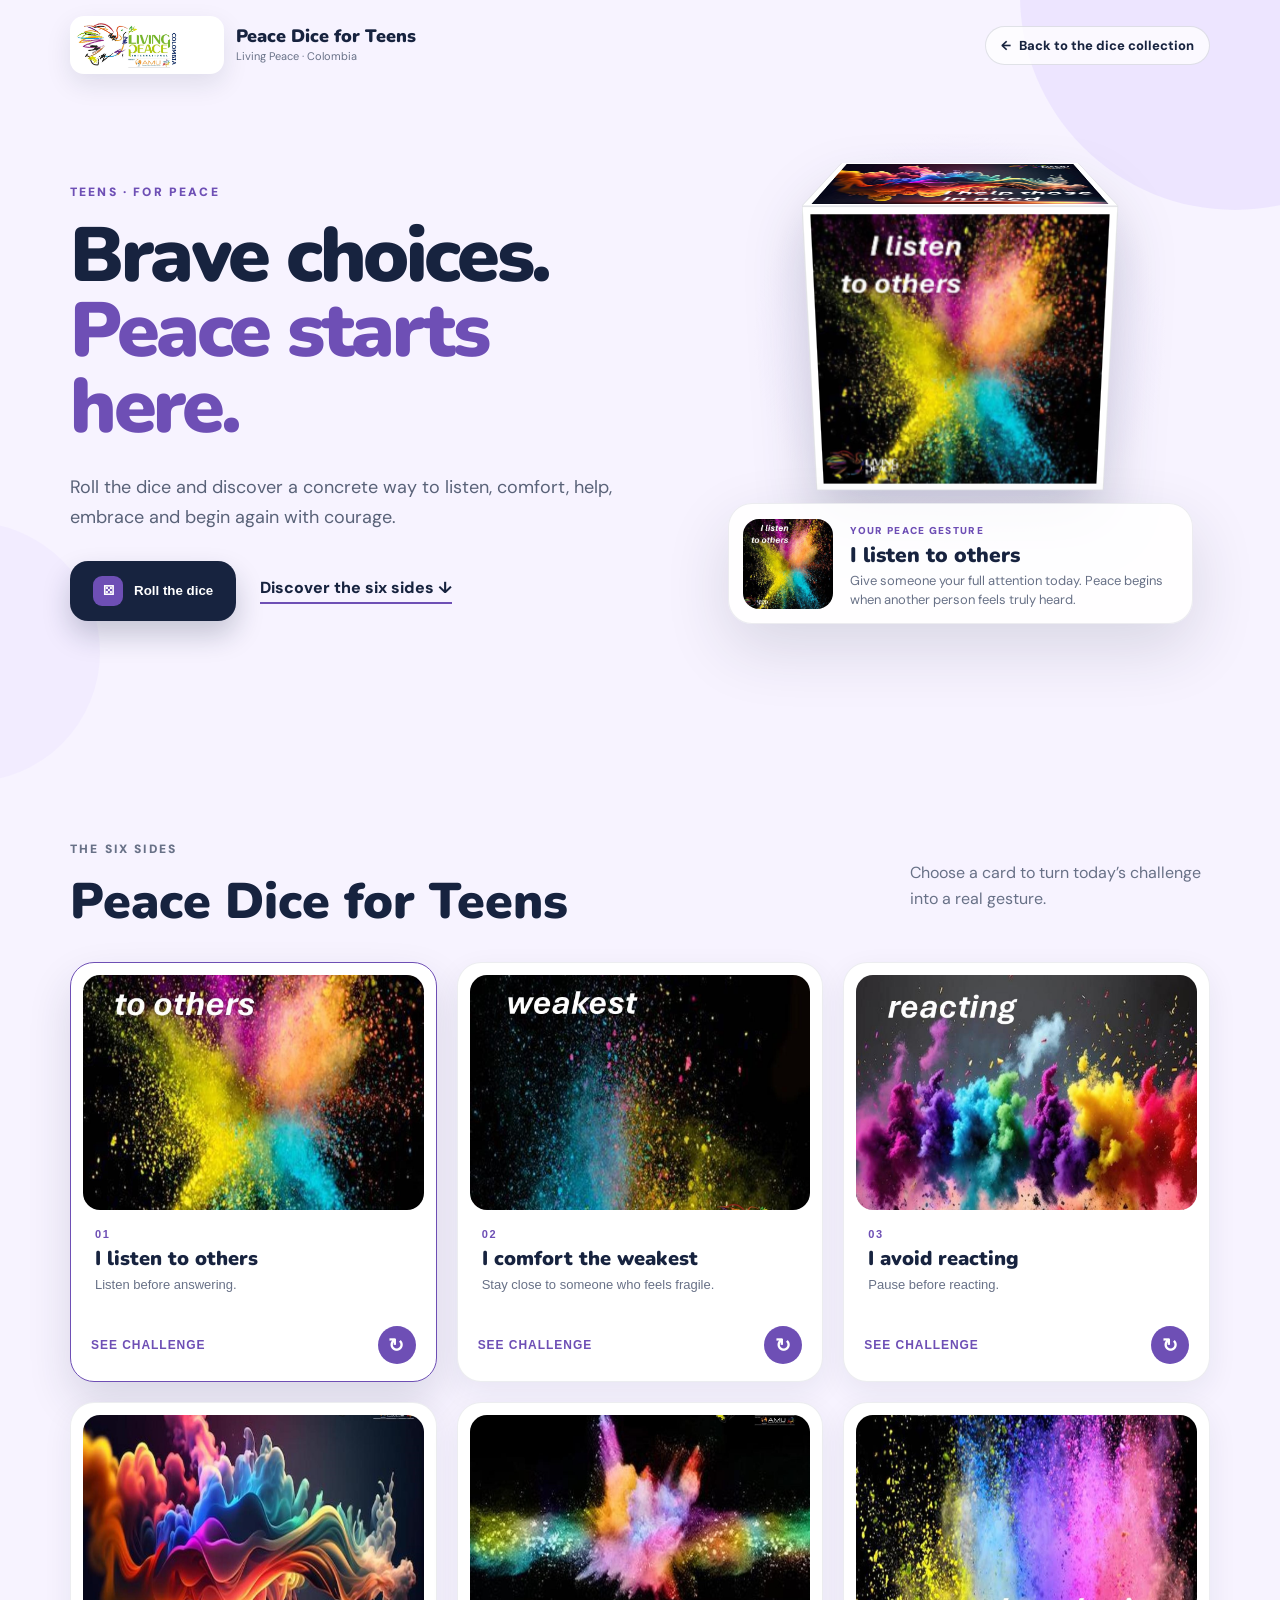
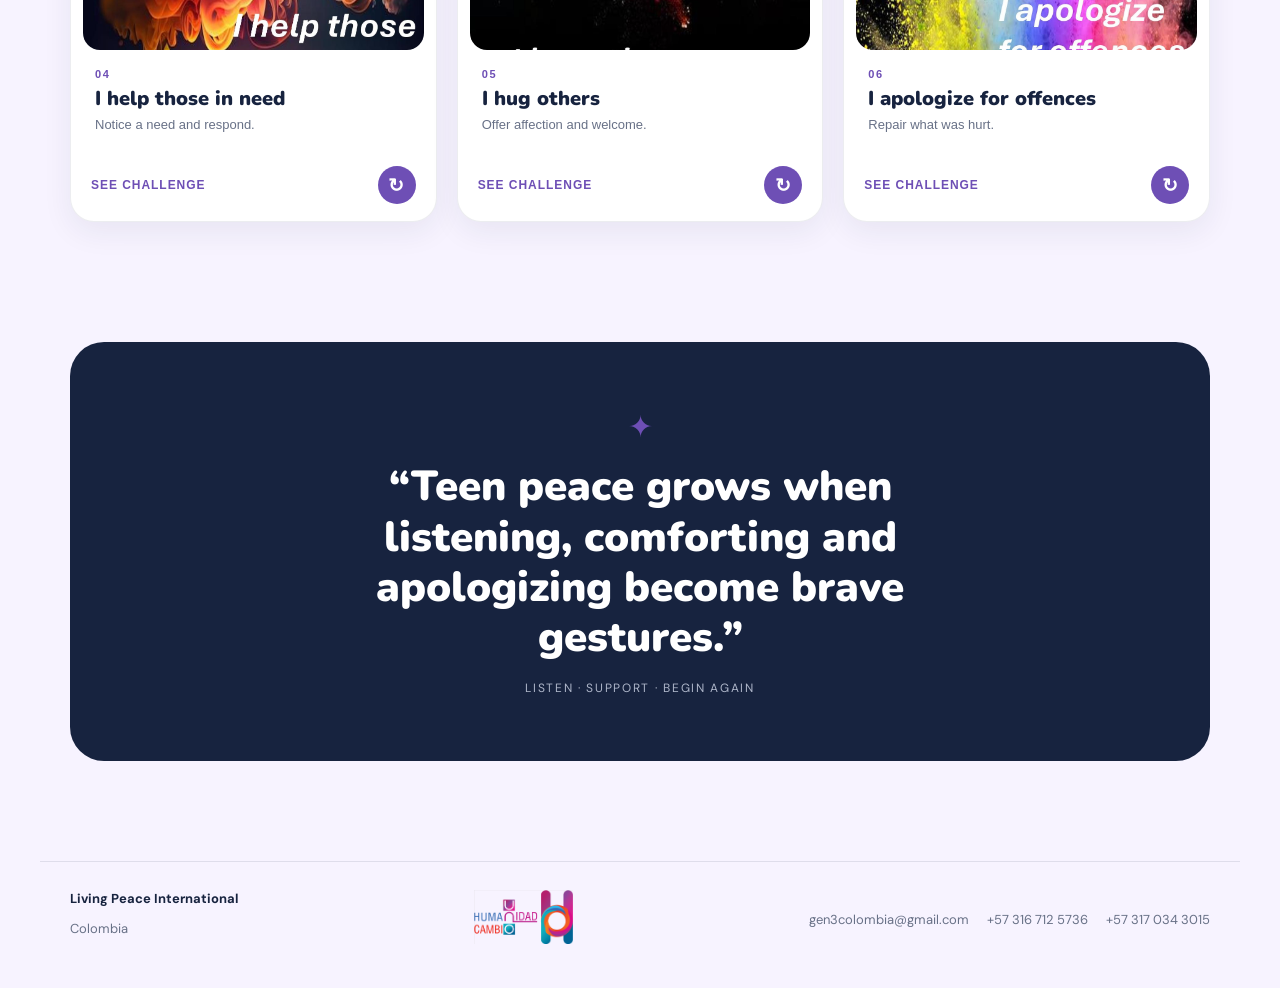
==== dados/adolescentes/index.html @ ba130165 "Migrar contenido desde PruebaCD" ====
<!doctype html><html lang="en"><head><meta charset="utf-8"><meta name="viewport" content="width=device-width,initial-scale=1"><meta name="theme-color" content="#f7f3ff"><title>Peace Dice for Teens · Living Peace</title><link rel="icon" type="image/png" sizes="512x512" href="../../assets/favicon.png"><link rel="apple-touch-icon" href="../../assets/favicon.png"><link rel="preconnect" href="https://fonts.googleapis.com"><link rel="preconnect" href="https://fonts.gstatic.com" crossorigin><link href="https://fonts.googleapis.com/css2?family=DM+Sans:wght@400;500;600;700&family=Nunito:wght@700;800;900&display=swap" rel="stylesheet"><link rel="stylesheet" href="../../shared/dice.css"><style>:root{--cream:#f7f3ff;--accent:#6e4fb5;--accent-soft:#e7ddff}</style></head><body>
<div class="orb a"></div><div class="orb b"></div><header><a class="brand" href="../../index.html"><img class="brand-logo" src="../../assets/living-peace-logo.jpeg" alt="Living Peace International Colombia"><span><strong>Peace Dice for Teens</strong><small>Living Peace · Colombia</small></span></a><div class="header-actions"><a class="back-link" href="../../index.html">← <span>Back to the dice collection</span></a></div></header>
<main><section class="hero"><div><p class="eyebrow">TEENS · FOR PEACE</p><h1>Brave choices.<em>Peace starts here.</em></h1><p class="intro">Roll the dice and discover a concrete way to listen, comfort, help, embrace and begin again with courage.</p><div class="actions"><button class="roll" id="rollButton"><i>⚄</i>Roll the dice</button><a class="discover" href="#valores">Discover the six sides ↓</a></div></div><div class="experience"><div class="glow"></div><div class="scene"><div class="cube" id="cube"><div class="cube-face front"><img data-face="0" src="assets/en/face-1.jpg" alt=""></div><div class="cube-face back"><img data-face="4" src="assets/en/face-1.jpg" alt=""></div><div class="cube-face right"><img data-face="1" src="assets/en/face-1.jpg" alt=""></div><div class="cube-face left"><img data-face="2" src="assets/en/face-1.jpg" alt=""></div><div class="cube-face top"><img data-face="3" src="assets/en/face-1.jpg" alt=""></div><div class="cube-face bottom"><img data-face="5" src="assets/en/face-1.jpg" alt=""></div></div></div><article class="result" id="result" aria-live="polite"><img id="resultImage" src="assets/en/face-1.jpg" alt=""><div><small>YOUR PEACE GESTURE</small><h2 id="resultTitle">I listen to others</h2><p id="resultText">Listen with attention and make room for the other person.</p></div></article></div></section>
<section class="values" id="valores"><div class="section-head"><div><p class="eyebrow">THE SIX SIDES</p><h2>Peace Dice for Teens</h2></div><p>Choose a card to turn today’s challenge into a real gesture.</p></div><div class="grid" id="cardsGrid"></div></section><section class="closing"><span>✦</span><blockquote>“Teen peace grows when listening, comforting and apologizing become brave gestures.”</blockquote><p>Listen · Support · Begin again</p></section></main>
<footer><div><strong>Living Peace International</strong><p>Colombia</p></div><img class="footer-logo" src="../../assets/humanidad-cambio-uno.png" alt="Humanidad Cambio UNO"><div><a href="mailto:gen3colombia@gmail.com">gen3colombia@gmail.com</a><a href="tel:+573167125736">+57 316 712 5736</a><a href="tel:+573170343015">+57 317 034 3015</a></div></footer>
<script>window.DICE_CONFIG={"defaultLang":"en","faces":[{"image":{"en":"assets/en/face-1.jpg"},"title":{"en":"I listen to others"},"short":{"en":"Listen before answering."},"message":{"en":"Give someone your full attention today. Peace begins when another person feels truly heard."}},{"image":{"en":"assets/en/face-2.jpg"},"title":{"en":"I comfort the weakest"},"short":{"en":"Stay close to someone who feels fragile."},"message":{"en":"Look for someone who needs encouragement and offer a word, a gesture or a quiet presence."}},{"image":{"en":"assets/en/face-3.jpg"},"title":{"en":"I avoid reacting"},"short":{"en":"Pause before reacting."},"message":{"en":"When something bothers you, breathe first. Choose a response that does not hurt."}},{"image":{"en":"assets/en/face-4.jpg"},"title":{"en":"I help those in need"},"short":{"en":"Notice a need and respond."},"message":{"en":"Help someone with a concrete need, even if the gesture is small."}},{"image":{"en":"assets/en/face-5.jpg"},"title":{"en":"I hug others"},"short":{"en":"Offer affection and welcome."},"message":{"en":"Show care with a hug, a kind word or a sign of welcome."}},{"image":{"en":"assets/en/face-6.jpg"},"title":{"en":"I apologize for offences"},"short":{"en":"Repair what was hurt."},"message":{"en":"If you hurt someone, apologize sincerely and take the first step to begin again."}}]};</script><script src="../../shared/dice.js"></script></body></html>
---- shared/dice.css ----
﻿:root{--ink:#17233f;--muted:#687187;--cream:#fff9e9;--accent:#e1a600;--accent-soft:#ffe692;--shadow:0 24px 65px rgba(32,42,67,.14)}*{box-sizing:border-box}html{scroll-behavior:smooth}body{margin:0;min-width:320px;background:var(--cream);color:var(--ink);font-family:"DM Sans",sans-serif;overflow-x:hidden}.orb{position:fixed;z-index:-1;border-radius:50%;pointer-events:none}.orb.a{width:430px;height:430px;right:-170px;top:-220px;background:var(--accent-soft);opacity:.6}.orb.b{width:260px;height:260px;left:-160px;top:58%;background:var(--accent-soft);opacity:.3}header,main,footer{max-width:1200px;margin:auto;padding-left:30px;padding-right:30px}header{height:90px;display:flex;align-items:center;justify-content:space-between}.brand{display:flex;align-items:center;gap:12px;color:var(--ink);text-decoration:none}.brand-logo{width:154px;height:58px;object-fit:contain;object-position:left center;border-radius:14px;background:#fff;box-shadow:0 10px 26px rgba(23,35,63,.1);padding:5px}.brand-mark{display:grid;place-items:center;width:42px;height:42px;border-radius:14px;background:var(--accent);color:#fff}.brand strong,.brand small{display:block}.brand strong{font:900 18px/1 Nunito,sans-serif}.brand small{color:var(--muted);font-size:11px;margin-top:4px}.header-actions{display:flex;align-items:center;gap:10px;flex-wrap:wrap;justify-content:flex-end}.language-picker select{border:1px solid rgba(23,35,63,.12);border-radius:999px;background:rgba(255,255,255,.75);color:var(--ink);padding:10px 14px;font-weight:800;cursor:pointer}.back-link{display:flex;align-items:center;gap:8px;padding:10px 15px;border:1px solid rgba(23,35,63,.12);border-radius:999px;color:var(--ink);text-decoration:none;background:rgba(255,255,255,.75);font-size:13px;font-weight:800}.hero{min-height:660px;padding:55px 0 90px;display:grid;grid-template-columns:1fr 500px;align-items:center;gap:70px}.eyebrow{margin:0 0 18px;color:var(--accent);font-size:12px;font-weight:900;letter-spacing:.18em}.hero h1{font:900 clamp(52px,6vw,78px)/.98 Nunito,sans-serif;letter-spacing:-.045em;margin:0}.hero h1 em{display:block;font-style:normal;color:var(--accent)}.intro{max-width:590px;color:#596278;font-size:18px;line-height:1.7;margin:28px 0}.actions{display:flex;align-items:center;gap:24px;flex-wrap:wrap}.roll{border:0;border-radius:18px;background:var(--ink);color:#fff;padding:15px 23px;display:flex;align-items:center;gap:11px;font-weight:900;cursor:pointer;box-shadow:0 14px 28px rgba(23,35,63,.22);transition:transform .2s}.roll:hover{transform:translateY(-3px)}.roll:disabled{opacity:.65}.roll i{display:grid;place-items:center;width:30px;height:30px;border-radius:9px;background:var(--accent);font-style:normal}.discover{color:var(--ink);font-weight:800;text-decoration:none;border-bottom:2px solid var(--accent);padding-bottom:4px}.experience{position:relative;display:grid;justify-items:center}.glow{position:absolute;width:430px;height:430px;border-radius:50%;background:radial-gradient(circle,var(--accent-soft),transparent 68%);top:-55px;opacity:.65}.scene{width:260px;height:260px;perspective:900px;-webkit-perspective:900px;margin-bottom:62px;filter:drop-shadow(0 30px 28px rgba(27,37,63,.2))}.cube{width:260px;height:260px;position:relative;transform-style:preserve-3d;-webkit-transform-style:preserve-3d;transform:rotateX(-17deg) rotateY(28deg);transition:transform 1.2s cubic-bezier(.2,.75,.25,1);will-change:transform}.cube-face{position:absolute;width:260px;height:260px;padding:6px;background:#fff;border:1px solid rgba(23,35,63,.13);overflow:hidden;backface-visibility:hidden;-webkit-backface-visibility:hidden}.cube-face img{width:100%;height:100%;display:block;object-fit:cover}.front{transform:rotateY(0) translateZ(130px)}.back{transform:rotateY(180deg) translateZ(130px)}.right{transform:rotateY(90deg) translateZ(130px)}.left{transform:rotateY(-90deg) translateZ(130px)}.top{transform:rotateX(90deg) translateZ(130px)}.bottom{transform:rotateX(-90deg) translateZ(130px)}.result{position:relative;z-index:2;width:min(100%,465px);display:grid;grid-template-columns:90px 1fr;gap:17px;align-items:center;padding:14px;background:rgba(255,255,255,.9);border:1px solid rgba(23,35,63,.08);border-radius:24px;box-shadow:var(--shadow);transition:opacity .2s}.result.changing{opacity:.45}.result img{width:90px;height:90px;object-fit:cover;border-radius:16px}.result small{color:var(--accent);font-size:10px;font-weight:900;letter-spacing:.13em}.result h2{font:900 21px/1.1 Nunito,sans-serif;margin:5px 0}.result p{color:var(--muted);font-size:13px;line-height:1.45;margin:0}.values{padding:90px 0 100px}.section-head{display:flex;justify-content:space-between;align-items:end;gap:30px;margin-bottom:35px}.section-head h2{font:900 clamp(34px,4vw,50px)/1 Nunito,sans-serif;margin:0}.section-head p{max-width:300px;color:var(--muted);line-height:1.6}.grid{display:grid;grid-template-columns:repeat(3,1fr);gap:20px}.card{height:420px;border:0;padding:0;background:transparent;color:var(--ink);text-align:left;perspective:1000px;cursor:pointer}.card-inner{position:relative;display:block;width:100%;height:100%}.card-face{position:absolute;inset:0;display:flex;flex-direction:column;padding:12px;background:#fff;border:1px solid rgba(23,35,63,.08);border-radius:24px;overflow:hidden;box-shadow:0 10px 30px rgba(35,45,70,.07);opacity:1;visibility:visible;transform:rotateY(0);transition:transform .65s cubic-bezier(.2,.75,.25,1),opacity .18s,visibility .18s,box-shadow .2s}.card:hover .card-face,.card.active .card-face{box-shadow:0 20px 44px rgba(35,45,70,.14);border-color:var(--accent)}.card-back{transform:rotateY(180deg);opacity:0;visibility:hidden;padding:28px;justify-content:space-between;background:linear-gradient(145deg,#fff,var(--accent-soft))}.card.flipped .card-front{transform:rotateY(-180deg);opacity:0;visibility:hidden}.card.flipped .card-back{transform:rotateY(0);opacity:1;visibility:visible}.card-image{height:235px;border-radius:17px;overflow:hidden;flex:0 0 auto}.card-image img{width:100%;height:100%;object-fit:cover;transition:transform .35s}.card:hover .card-image img{transform:scale(1.03)}.card-copy{padding:16px 12px 7px}.number{color:var(--accent);font-size:11px;font-weight:900;letter-spacing:.15em}.card h3{font:900 20px/1.15 Nunito,sans-serif;margin:6px 0}.card-copy p{margin:0;color:var(--muted);font-size:13px;line-height:1.45}.card-back h3{font-size:28px}.card-back p{color:#4e586e;font-size:16px;line-height:1.65}.flip{display:flex;align-items:center;justify-content:space-between;margin-top:auto;padding:0 8px 5px;color:var(--accent);font-size:12px;font-weight:900;text-transform:uppercase;letter-spacing:.08em}.flip b{display:grid;place-items:center;width:38px;height:38px;border-radius:50%;background:var(--accent);color:#fff;font-size:19px}.closing{margin:20px 0 100px;padding:65px 25px;text-align:center;border-radius:34px;background:var(--ink);color:#fff}.closing span{color:var(--accent);font-size:30px}.closing blockquote{max-width:700px;margin:16px auto;font:900 clamp(28px,4vw,42px)/1.2 Nunito,sans-serif}.closing p{margin:0;color:#aeb6c9;font-size:12px;text-transform:uppercase;letter-spacing:.14em}footer{padding-top:28px;padding-bottom:38px;border-top:1px solid rgba(23,35,63,.1);display:flex;justify-content:space-between;gap:25px;color:var(--muted);font-size:13px}footer strong{color:var(--ink)}footer div:last-child{display:flex;align-items:center;gap:18px;flex-wrap:wrap}footer a{color:var(--muted);text-decoration:none}.footer-logo{width:118px;max-height:54px;object-fit:contain;display:block;flex:0 0 auto}@media(max-width:930px){.hero{grid-template-columns:1fr;text-align:center}.intro{margin-left:auto;margin-right:auto}.actions{justify-content:center}.experience{margin-top:30px}.grid{grid-template-columns:repeat(2,1fr)}}@media(max-width:620px){header,main,footer{padding-left:18px;padding-right:18px}.back-link span{display:none}.language-picker select{max-width:112px;padding:9px 10px}.brand-logo{width:116px;height:45px}.brand small{display:none}.hero{padding-top:35px}.hero h1{font-size:45px}.scene,.cube,.cube-face{width:220px;height:220px}.front{transform:rotateY(0) translateZ(110px)}.back{transform:rotateY(180deg) translateZ(110px)}.right{transform:rotateY(90deg) translateZ(110px)}.left{transform:rotateY(-90deg) translateZ(110px)}.top{transform:rotateX(90deg) translateZ(110px)}.bottom{transform:rotateX(-90deg) translateZ(110px)}.grid{grid-template-columns:1fr}.section-head{align-items:start;flex-direction:column}.card{height:420px}footer{flex-direction:column}footer div:last-child{align-items:flex-start;flex-direction:column;gap:8px}.footer-logo{width:100px;max-height:46px}}



.scene{cursor:grab;touch-action:none;user-select:none}
.scene.dragging{cursor:grabbing}
.cube-face img{-webkit-user-drag:none;user-select:none;pointer-events:none}
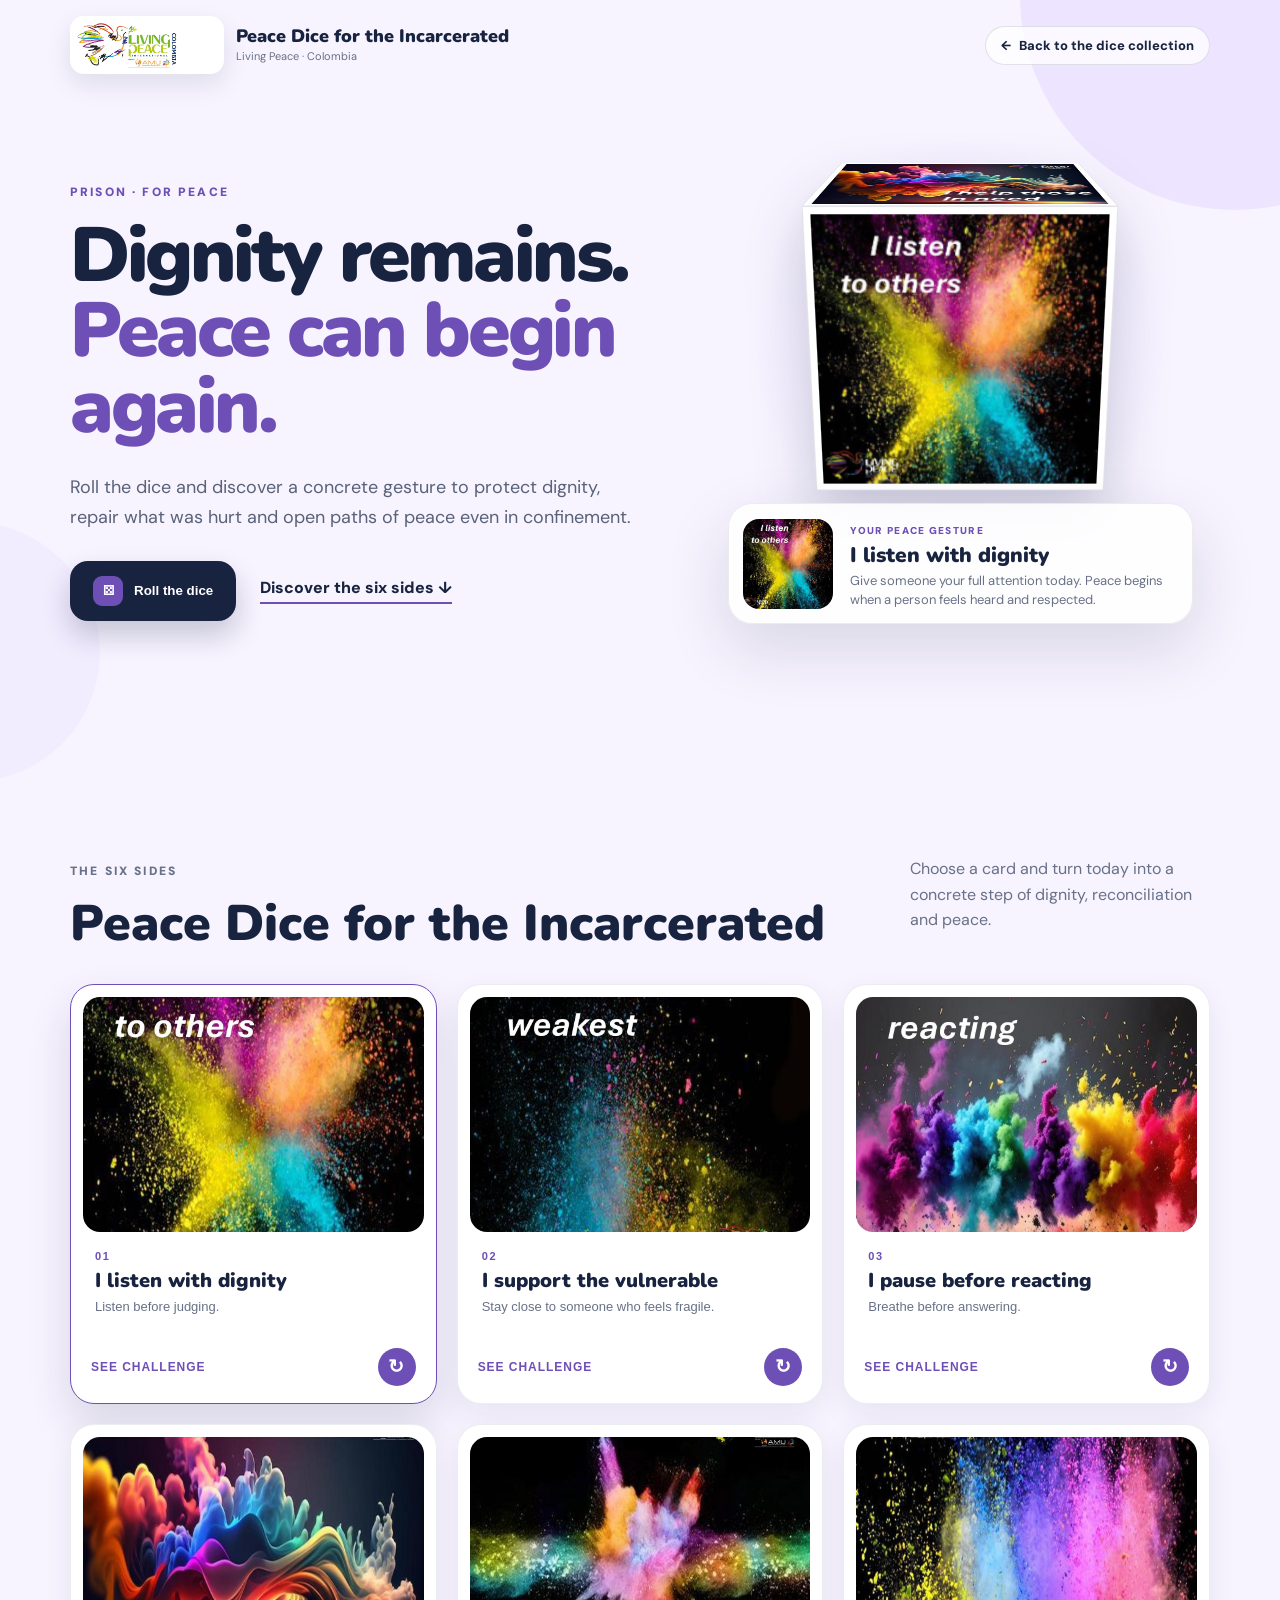
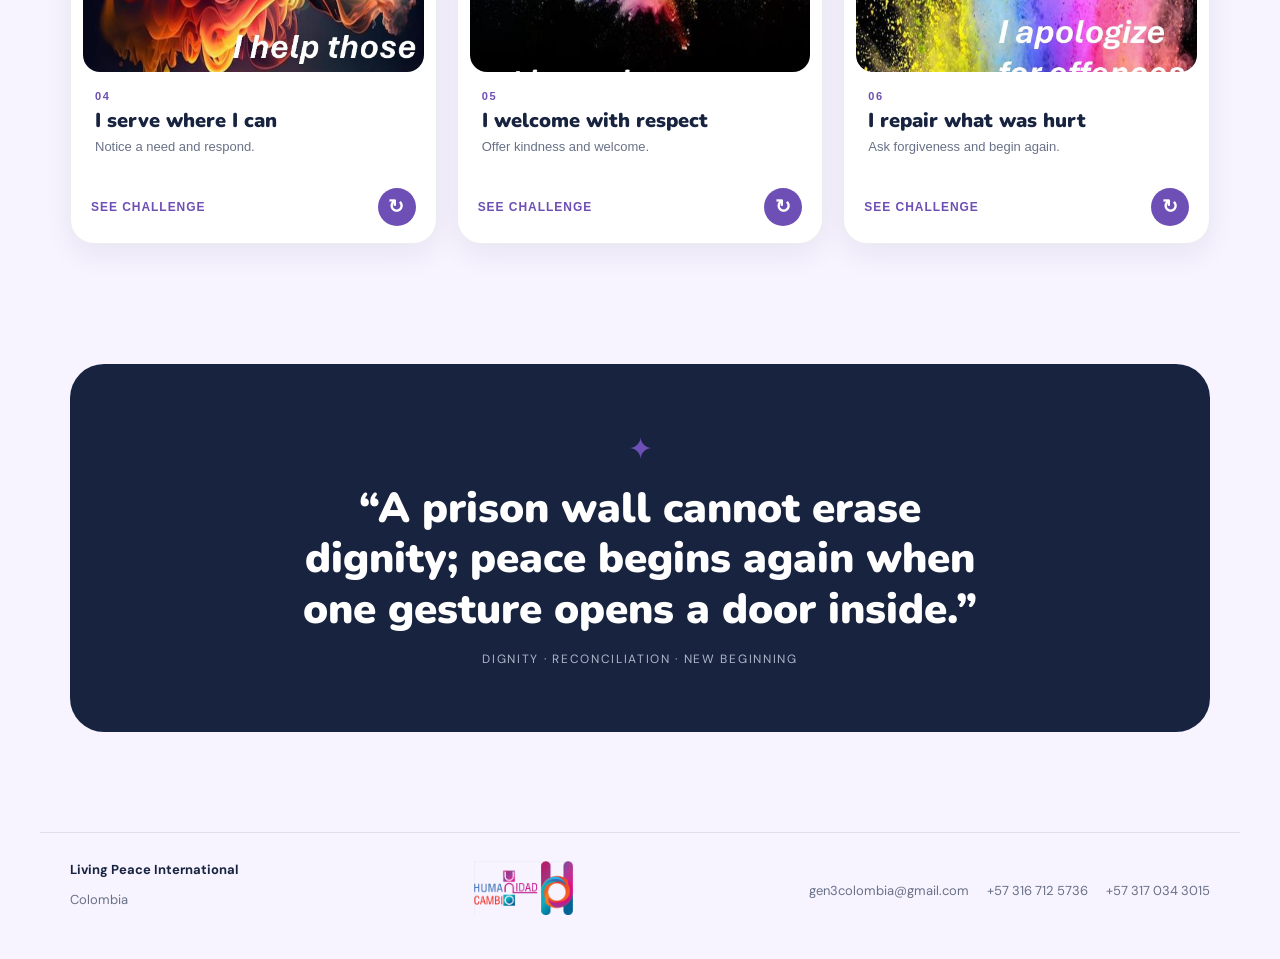
==== commit 7be1ebda: "Renombrar dado para el encarcelado" ====
--- a/dados/adolescentes/index.html
+++ b/dados/adolescentes/index.html
@@ -1,6 +1,81 @@
-<!doctype html><html lang="en"><head><meta charset="utf-8"><meta name="viewport" content="width=device-width,initial-scale=1"><meta name="theme-color" content="#f7f3ff"><title>Peace Dice for Teens · Living Peace</title><link rel="icon" type="image/png" sizes="512x512" href="../../assets/favicon.png"><link rel="apple-touch-icon" href="../../assets/favicon.png"><link rel="preconnect" href="https://fonts.googleapis.com"><link rel="preconnect" href="https://fonts.gstatic.com" crossorigin><link href="https://fonts.googleapis.com/css2?family=DM+Sans:wght@400;500;600;700&family=Nunito:wght@700;800;900&display=swap" rel="stylesheet"><link rel="stylesheet" href="../../shared/dice.css"><style>:root{--cream:#f7f3ff;--accent:#6e4fb5;--accent-soft:#e7ddff}</style></head><body>
-<div class="orb a"></div><div class="orb b"></div><header><a class="brand" href="../../index.html"><img class="brand-logo" src="../../assets/living-peace-logo.jpeg" alt="Living Peace International Colombia"><span><strong>Peace Dice for Teens</strong><small>Living Peace · Colombia</small></span></a><div class="header-actions"><a class="back-link" href="../../index.html">← <span>Back to the dice collection</span></a></div></header>
-<main><section class="hero"><div><p class="eyebrow">TEENS · FOR PEACE</p><h1>Brave choices.<em>Peace starts here.</em></h1><p class="intro">Roll the dice and discover a concrete way to listen, comfort, help, embrace and begin again with courage.</p><div class="actions"><button class="roll" id="rollButton"><i>⚄</i>Roll the dice</button><a class="discover" href="#valores">Discover the six sides ↓</a></div></div><div class="experience"><div class="glow"></div><div class="scene"><div class="cube" id="cube"><div class="cube-face front"><img data-face="0" src="assets/en/face-1.jpg" alt=""></div><div class="cube-face back"><img data-face="4" src="assets/en/face-1.jpg" alt=""></div><div class="cube-face right"><img data-face="1" src="assets/en/face-1.jpg" alt=""></div><div class="cube-face left"><img data-face="2" src="assets/en/face-1.jpg" alt=""></div><div class="cube-face top"><img data-face="3" src="assets/en/face-1.jpg" alt=""></div><div class="cube-face bottom"><img data-face="5" src="assets/en/face-1.jpg" alt=""></div></div></div><article class="result" id="result" aria-live="polite"><img id="resultImage" src="assets/en/face-1.jpg" alt=""><div><small>YOUR PEACE GESTURE</small><h2 id="resultTitle">I listen to others</h2><p id="resultText">Listen with attention and make room for the other person.</p></div></article></div></section>
-<section class="values" id="valores"><div class="section-head"><div><p class="eyebrow">THE SIX SIDES</p><h2>Peace Dice for Teens</h2></div><p>Choose a card to turn today’s challenge into a real gesture.</p></div><div class="grid" id="cardsGrid"></div></section><section class="closing"><span>✦</span><blockquote>“Teen peace grows when listening, comforting and apologizing become brave gestures.”</blockquote><p>Listen · Support · Begin again</p></section></main>
-<footer><div><strong>Living Peace International</strong><p>Colombia</p></div><img class="footer-logo" src="../../assets/humanidad-cambio-uno.png" alt="Humanidad Cambio UNO"><div><a href="mailto:gen3colombia@gmail.com">gen3colombia@gmail.com</a><a href="tel:+573167125736">+57 316 712 5736</a><a href="tel:+573170343015">+57 317 034 3015</a></div></footer>
-<script>window.DICE_CONFIG={"defaultLang":"en","faces":[{"image":{"en":"assets/en/face-1.jpg"},"title":{"en":"I listen to others"},"short":{"en":"Listen before answering."},"message":{"en":"Give someone your full attention today. Peace begins when another person feels truly heard."}},{"image":{"en":"assets/en/face-2.jpg"},"title":{"en":"I comfort the weakest"},"short":{"en":"Stay close to someone who feels fragile."},"message":{"en":"Look for someone who needs encouragement and offer a word, a gesture or a quiet presence."}},{"image":{"en":"assets/en/face-3.jpg"},"title":{"en":"I avoid reacting"},"short":{"en":"Pause before reacting."},"message":{"en":"When something bothers you, breathe first. Choose a response that does not hurt."}},{"image":{"en":"assets/en/face-4.jpg"},"title":{"en":"I help those in need"},"short":{"en":"Notice a need and respond."},"message":{"en":"Help someone with a concrete need, even if the gesture is small."}},{"image":{"en":"assets/en/face-5.jpg"},"title":{"en":"I hug others"},"short":{"en":"Offer affection and welcome."},"message":{"en":"Show care with a hug, a kind word or a sign of welcome."}},{"image":{"en":"assets/en/face-6.jpg"},"title":{"en":"I apologize for offences"},"short":{"en":"Repair what was hurt."},"message":{"en":"If you hurt someone, apologize sincerely and take the first step to begin again."}}]};</script><script src="../../shared/dice.js"></script></body></html>+<!doctype html>
+<html lang="en">
+<head>
+  <meta charset="utf-8">
+  <meta name="viewport" content="width=device-width,initial-scale=1">
+  <meta name="theme-color" content="#f7f3ff">
+  <title>Peace Dice for the Incarcerated · Living Peace</title>
+  <link rel="icon" type="image/png" sizes="512x512" href="../../assets/favicon.png">
+  <link rel="apple-touch-icon" href="../../assets/favicon.png">
+  <link rel="preconnect" href="https://fonts.googleapis.com">
+  <link rel="preconnect" href="https://fonts.gstatic.com" crossorigin>
+  <link href="https://fonts.googleapis.com/css2?family=DM+Sans:wght@400;500;600;700&family=Nunito:wght@700;800;900&display=swap" rel="stylesheet">
+  <link rel="stylesheet" href="../../shared/dice.css">
+  <style>:root{--cream:#f7f3ff;--accent:#6e4fb5;--accent-soft:#e7ddff}</style>
+</head>
+<body>
+  <div class="orb a"></div>
+  <div class="orb b"></div>
+  <header>
+    <a class="brand" href="../../index.html">
+      <img class="brand-logo" src="../../assets/living-peace-logo.jpeg" alt="Living Peace International Colombia">
+      <span><strong>Peace Dice for the Incarcerated</strong><small>Living Peace · Colombia</small></span>
+    </a>
+    <div class="header-actions"><a class="back-link" href="../../index.html">← <span>Back to the dice collection</span></a></div>
+  </header>
+  <main>
+    <section class="hero">
+      <div>
+        <p class="eyebrow">PRISON · FOR PEACE</p>
+        <h1>Dignity remains.<em>Peace can begin again.</em></h1>
+        <p class="intro">Roll the dice and discover a concrete gesture to protect dignity, repair what was hurt and open paths of peace even in confinement.</p>
+        <div class="actions"><button class="roll" id="rollButton"><i>⚄</i>Roll the dice</button><a class="discover" href="#valores">Discover the six sides ↓</a></div>
+      </div>
+      <div class="experience">
+        <div class="glow"></div>
+        <div class="scene">
+          <div class="cube" id="cube">
+            <div class="cube-face front"><img data-face="0" src="assets/en/face-1.jpg" alt=""></div>
+            <div class="cube-face back"><img data-face="4" src="assets/en/face-1.jpg" alt=""></div>
+            <div class="cube-face right"><img data-face="1" src="assets/en/face-1.jpg" alt=""></div>
+            <div class="cube-face left"><img data-face="2" src="assets/en/face-1.jpg" alt=""></div>
+            <div class="cube-face top"><img data-face="3" src="assets/en/face-1.jpg" alt=""></div>
+            <div class="cube-face bottom"><img data-face="5" src="assets/en/face-1.jpg" alt=""></div>
+          </div>
+        </div>
+        <article class="result" id="result" aria-live="polite">
+          <img id="resultImage" src="assets/en/face-1.jpg" alt="">
+          <div><small>YOUR PEACE GESTURE</small><h2 id="resultTitle">I listen with dignity</h2><p id="resultText">Listen with attention and remember that every person deserves to be heard with respect.</p></div>
+        </article>
+      </div>
+    </section>
+    <section class="values" id="valores">
+      <div class="section-head">
+        <div><p class="eyebrow">THE SIX SIDES</p><h2>Peace Dice for the Incarcerated</h2></div>
+        <p>Choose a card and turn today into a concrete step of dignity, reconciliation and peace.</p>
+      </div>
+      <div class="grid" id="cardsGrid"></div>
+    </section>
+    <section class="closing">
+      <span>✦</span>
+      <blockquote>“A prison wall cannot erase dignity; peace begins again when one gesture opens a door inside.”</blockquote>
+      <p>Dignity · Reconciliation · New beginning</p>
+    </section>
+  </main>
+  <footer><div><strong>Living Peace International</strong><p>Colombia</p></div><img class="footer-logo" src="../../assets/humanidad-cambio-uno.png" alt="Humanidad Cambio UNO"><div><a href="mailto:gen3colombia@gmail.com">gen3colombia@gmail.com</a><a href="tel:+573167125736">+57 316 712 5736</a><a href="tel:+573170343015">+57 317 034 3015</a></div></footer>
+  <script>
+    window.DICE_CONFIG={
+      "defaultLang":"en",
+      "faces":[
+        {"image":{"en":"assets/en/face-1.jpg"},"title":{"en":"I listen with dignity"},"short":{"en":"Listen before judging."},"message":{"en":"Give someone your full attention today. Peace begins when a person feels heard and respected."}},
+        {"image":{"en":"assets/en/face-2.jpg"},"title":{"en":"I support the vulnerable"},"short":{"en":"Stay close to someone who feels fragile."},"message":{"en":"Look for someone who needs encouragement and offer a word, a gesture or a quiet presence."}},
+        {"image":{"en":"assets/en/face-3.jpg"},"title":{"en":"I pause before reacting"},"short":{"en":"Breathe before answering."},"message":{"en":"When something bothers you, pause first. Choose a response that does not add more pain."}},
+        {"image":{"en":"assets/en/face-4.jpg"},"title":{"en":"I serve where I can"},"short":{"en":"Notice a need and respond."},"message":{"en":"Help someone with a concrete need, even if the gesture is small. Service opens space for peace."}},
+        {"image":{"en":"assets/en/face-5.jpg"},"title":{"en":"I welcome with respect"},"short":{"en":"Offer kindness and welcome."},"message":{"en":"Show care with a kind word, a respectful gesture or a sign that nobody is forgotten."}},
+        {"image":{"en":"assets/en/face-6.jpg"},"title":{"en":"I repair what was hurt"},"short":{"en":"Ask forgiveness and begin again."},"message":{"en":"If you hurt someone, apologize sincerely and take the first step toward reconciliation."}}
+      ]
+    };
+  </script>
+  <script src="../../shared/dice.js"></script>
+</body>
+</html>
